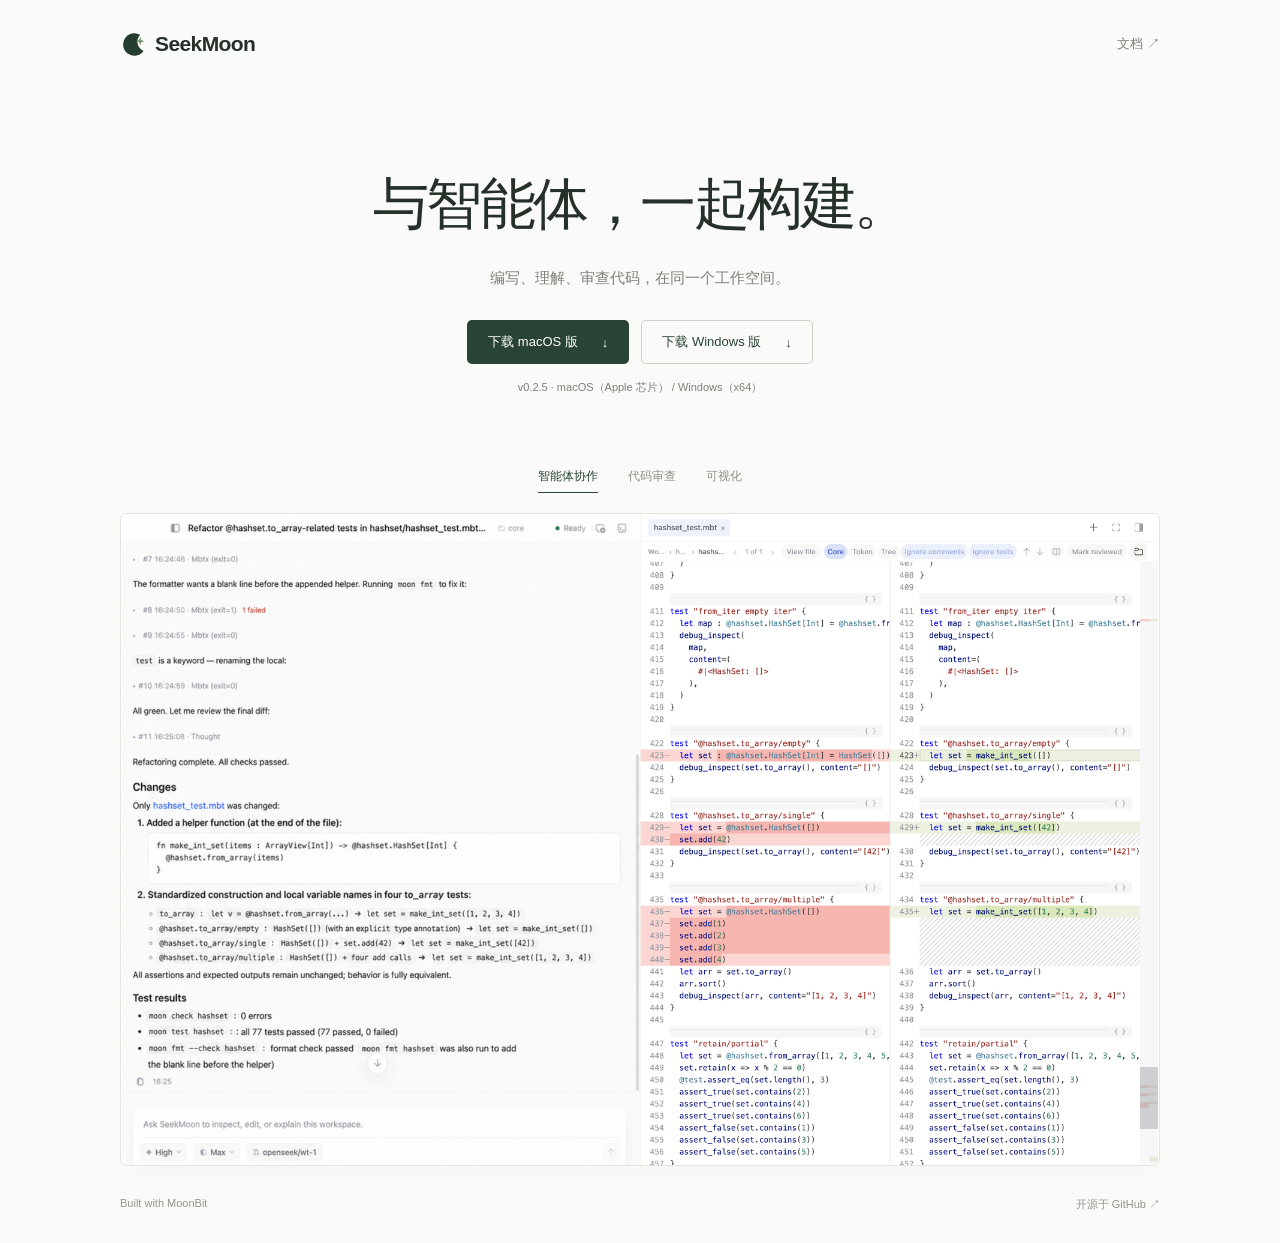
==== index.html @ b8a35faa "Launch minimal SeekMoon website with desktop downloads" ====
<!doctype html>
<html lang="zh-CN">
<head>
  <meta charset="UTF-8">
  <meta name="viewport" content="width=device-width, initial-scale=1">
  <meta name="theme-color" content="#fafbf8">
  <meta name="description" content="SeekMoon，由 MoonBit 团队打造的智能体开发环境。编写、理解、审查代码，在同一个工作空间。">
  <title>SeekMoon — 与智能体，一起构建。</title>
  <link rel="icon" href="assets/mark.svg" type="image/svg+xml">
  <link rel="stylesheet" href="style.css">
  <script src="script.js" defer></script>
</head>
<body>
  <a class="skip-link" href="#main">跳到主要内容</a>
  <header class="header wrap">
    <a class="brand" href="#" aria-label="SeekMoon 首页"><img src="assets/mark.svg" width="27" height="27" alt=""><span>SeekMoon</span></a>
    <a class="doc-link" href="https://github.com/moonbitlang/openseek#readme" target="_blank" rel="noopener noreferrer">文档 ↗</a>
  </header>
  <main id="main">
    <section class="hero wrap" aria-labelledby="hero-title">
      <h1 id="hero-title"><span>与智能体，</span><span>一起构建。</span></h1>
      <p><span>编写、理解、审查代码，</span><span>在同一个工作空间。</span></p>
      <div class="download-actions" aria-label="下载 SeekMoon">
        <a class="button" href="https://cli.moonbitlang.cn/openseek/desktop/releases/v0.2.5/SeekMoon.dmg" aria-describedby="download-note">下载 macOS 版 <span aria-hidden="true">↓</span></a>
        <a class="button button-secondary" href="https://cli.moonbitlang.cn/openseek/desktop/releases/v0.2.5/SeekMoon-windows-x64-setup.exe" aria-describedby="download-note">下载 Windows 版 <span aria-hidden="true">↓</span></a>
      </div>
      <p class="download-note" id="download-note">v0.2.5 · macOS（Apple 芯片） / Windows（x64）</p>
    </section>
    <section class="product wrap" aria-label="SeekMoon 产品预览">
      <div class="product-tabs" role="tablist" aria-label="切换产品截图">
        <button id="tab-workspace" role="tab" aria-selected="true" aria-controls="product-panel" data-view="workspace">智能体协作</button>
        <button id="tab-review" role="tab" aria-selected="false" tabindex="-1" aria-controls="product-panel" data-view="review">代码审查</button>
        <button id="tab-visualization" role="tab" aria-selected="false" tabindex="-1" aria-controls="product-panel" data-view="visualization">可视化</button>
      </div>
      <div class="product-window" id="product-panel" role="tabpanel" aria-labelledby="tab-workspace"><img id="product-image" src="assets/workspace.png" width="3456" height="2168" alt="SeekMoon 真实界面：左侧智能体任务与右侧代码变更审查" fetchpriority="high"></div>
    </section>
  </main>
  <footer class="footer wrap"><a href="https://www.moonbitlang.com/" target="_blank" rel="noopener noreferrer">Built with MoonBit</a><a href="https://github.com/moonbitlang/openseek" target="_blank" rel="noopener noreferrer">开源于 GitHub ↗</a></footer>
</body>
</html>
---- style.css ----
@charset "UTF-8";
:root{--bg:#fafbf8;--text:#253029;--muted:#7c827a;--green:#294435;--line:#e3e6df}
*{box-sizing:border-box}
html{scroll-behavior:smooth}
body{margin:0;background:var(--bg);color:var(--text);font-family:-apple-system,BlinkMacSystemFont,"Segoe UI","PingFang SC","Microsoft YaHei",sans-serif;-webkit-font-smoothing:antialiased}
a{color:inherit;text-decoration:none}
button{font:inherit}
a,button{-webkit-tap-highlight-color:transparent}
a:focus-visible,button:focus-visible{outline:2px solid var(--green);outline-offset:5px}
::selection{background:#dce7d5}
.wrap{width:min(1040px,calc(100% - 80px));margin-inline:auto}
.skip-link{position:fixed;top:12px;left:20px;background:white;padding:12px;z-index:5;clip-path:inset(50%);width:1px;height:1px;overflow:hidden;white-space:nowrap}
.skip-link:focus{clip-path:none;width:auto;height:auto;overflow:visible}
.header{height:88px;display:flex;align-items:center;justify-content:space-between}
.brand{display:flex;align-items:center;gap:8px;font-size:21px;font-weight:600;letter-spacing:-.6px}
.doc-link{font-size:13px;color:var(--muted)}
.doc-link:hover,.footer a:hover{color:var(--green)}
.hero{text-align:center;padding:77px 0 63px}
.hero h1{font-size:clamp(36px,4.4vw,58px);line-height:1.4;letter-spacing:-2.5px;font-weight:550;margin:0}
.hero p{font-size:15px;line-height:1.9;color:var(--muted);margin:20px 0 28px}
.button{display:inline-flex;align-items:center;gap:24px;padding:13px 21px;font-size:13px;border-radius:5px;background:var(--green);color:white;transition:background .18s}
.button:hover{background:#3b5844}
.download-actions{display:flex;justify-content:center;gap:12px;flex-wrap:wrap}
.button-secondary{background:transparent;color:var(--green);box-shadow:inset 0 0 0 1px #cbd3c7}
.button-secondary:hover{background:#eef1e9}
.hero .download-note{font-size:11px;color:var(--muted);margin:14px 0 0;line-height:1.8}
.product-tabs{display:flex;justify-content:center;gap:30px;margin-bottom:20px}
.product-tabs button{border:0;background:none;color:#8a9086;padding:7px 0;cursor:pointer;font-size:12px;border-bottom:1px solid transparent}
.product-tabs button[aria-selected=true]{color:var(--green);border-bottom-color:var(--green)}
.product-tabs button:hover{color:var(--green)}
.product-window{aspect-ratio:3456/2168;border-radius:7px;overflow:hidden;background:white;border:1px solid var(--line);box-shadow:0 10px 40px #26332005}
.product-window img{display:block;width:100%;height:100%;object-fit:contain}
.footer{padding-block:31px;display:flex;justify-content:space-between;font-size:11px;color:#90968c}
@media(max-width:700px){.wrap{width:calc(100% - 40px)}.header{height:76px}.hero{padding:58px 0 48px}.hero h1{font-size:43px;letter-spacing:-1.7px}.hero p{font-size:13px}}
@media(max-width:460px){.wrap{width:calc(100% - 36px)}.header{height:70px}.brand{font-size:20px}.doc-link{font-size:12px}.hero{padding:51px 0 42px}.hero h1 span,.hero p span{display:block;white-space:nowrap}.hero h1{font-size:35px;letter-spacing:-1.5px;max-width:290px;margin:auto;line-height:1.5}.hero p{font-size:13px;max-width:245px;margin:17px auto 24px;line-height:1.9}.button{font-size:12px;padding:12px 18px}.product-tabs{gap:26px;margin-bottom:15px}.product-tabs button{font-size:11px}.product-window{border-radius:4px}.footer{padding-block:26px;font-size:10px}}
@media(prefers-reduced-motion:reduce){html{scroll-behavior:auto}.button{transition:none}}
@media(max-width:460px){.download-actions{gap:9px}.download-actions .button{gap:10px;padding:12px 13px;font-size:11px}.hero .download-note{max-width:none;font-size:9px;letter-spacing:-.15px}}
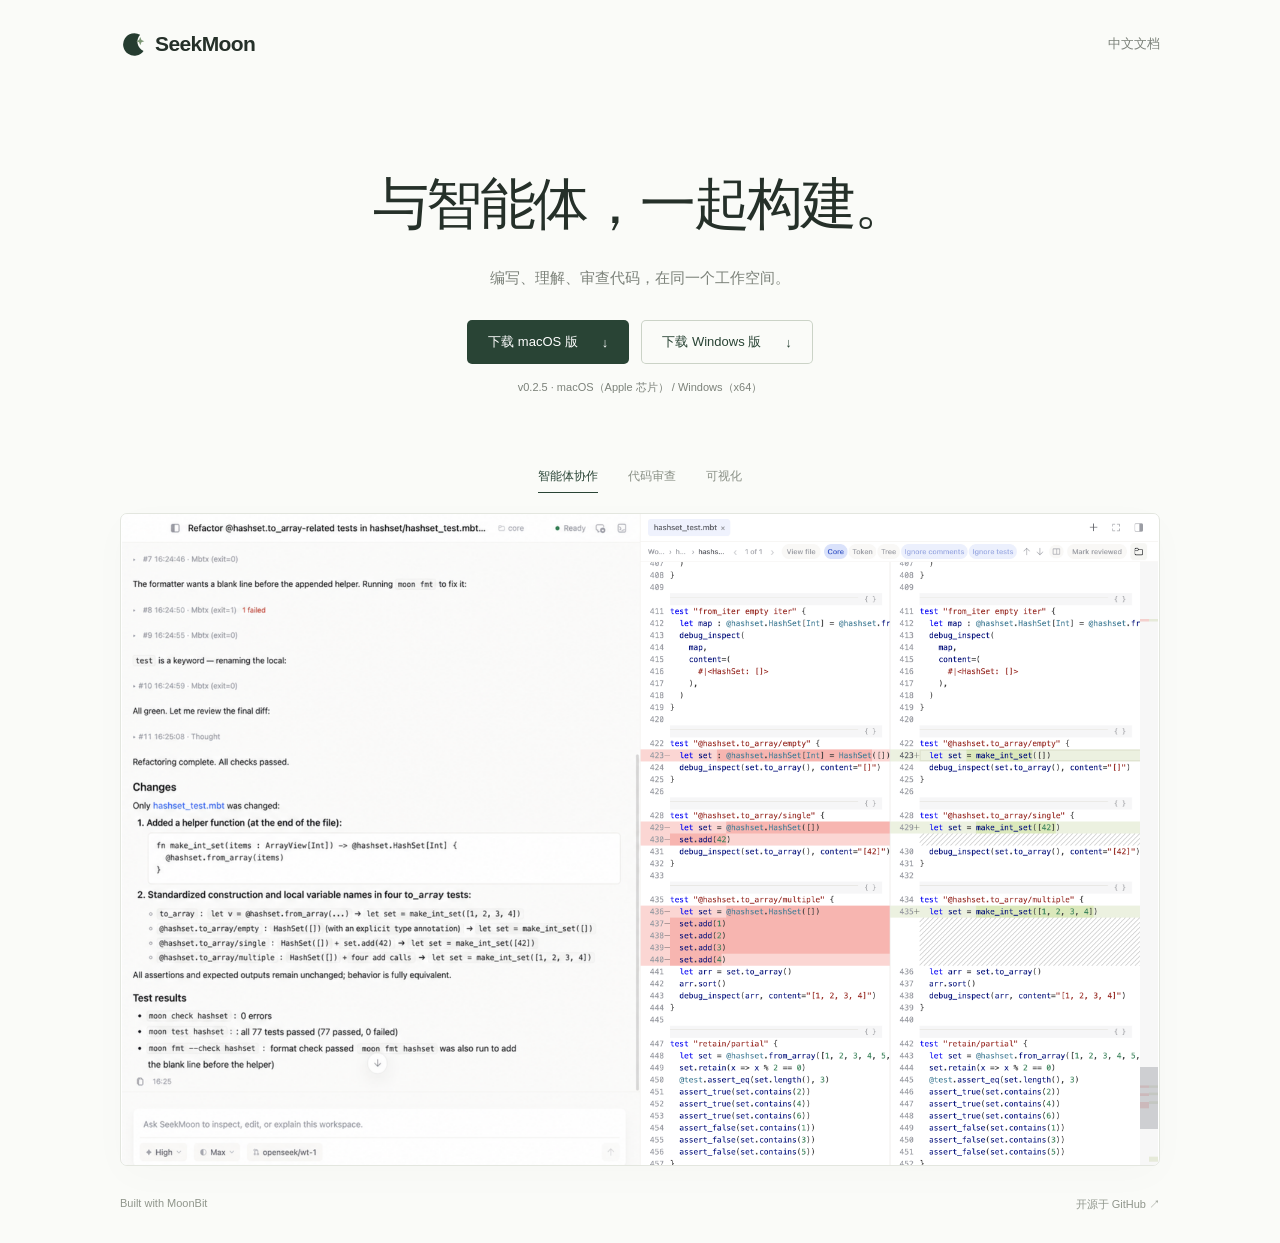
==== commit e89a71e7: "Add Chinese getting started guide and homepage documentation link" ====
--- a/index.html
+++ b/index.html
@@ -14,13 +14,13 @@
   <a class="skip-link" href="#main">跳到主要内容</a>
   <header class="header wrap">
     <a class="brand" href="#" aria-label="SeekMoon 首页"><img src="assets/mark.svg" width="27" height="27" alt=""><span>SeekMoon</span></a>
-    <a class="doc-link" href="https://github.com/moonbitlang/openseek#readme" target="_blank" rel="noopener noreferrer">文档 ↗</a>
+    <a class="doc-link" href="docs.html">中文文档</a>
   </header>
   <main id="main">
     <section class="hero wrap" aria-labelledby="hero-title">
       <h1 id="hero-title"><span>与智能体，</span><span>一起构建。</span></h1>
       <p><span>编写、理解、审查代码，</span><span>在同一个工作空间。</span></p>
-      <div class="download-actions" aria-label="下载 SeekMoon">
+      <div class="download-actions" id="download" aria-label="下载 SeekMoon">
         <a class="button" href="https://cli.moonbitlang.cn/openseek/desktop/releases/v0.2.5/SeekMoon.dmg" aria-describedby="download-note">下载 macOS 版 <span aria-hidden="true">↓</span></a>
         <a class="button button-secondary" href="https://cli.moonbitlang.cn/openseek/desktop/releases/v0.2.5/SeekMoon-windows-x64-setup.exe" aria-describedby="download-note">下载 Windows 版 <span aria-hidden="true">↓</span></a>
       </div>
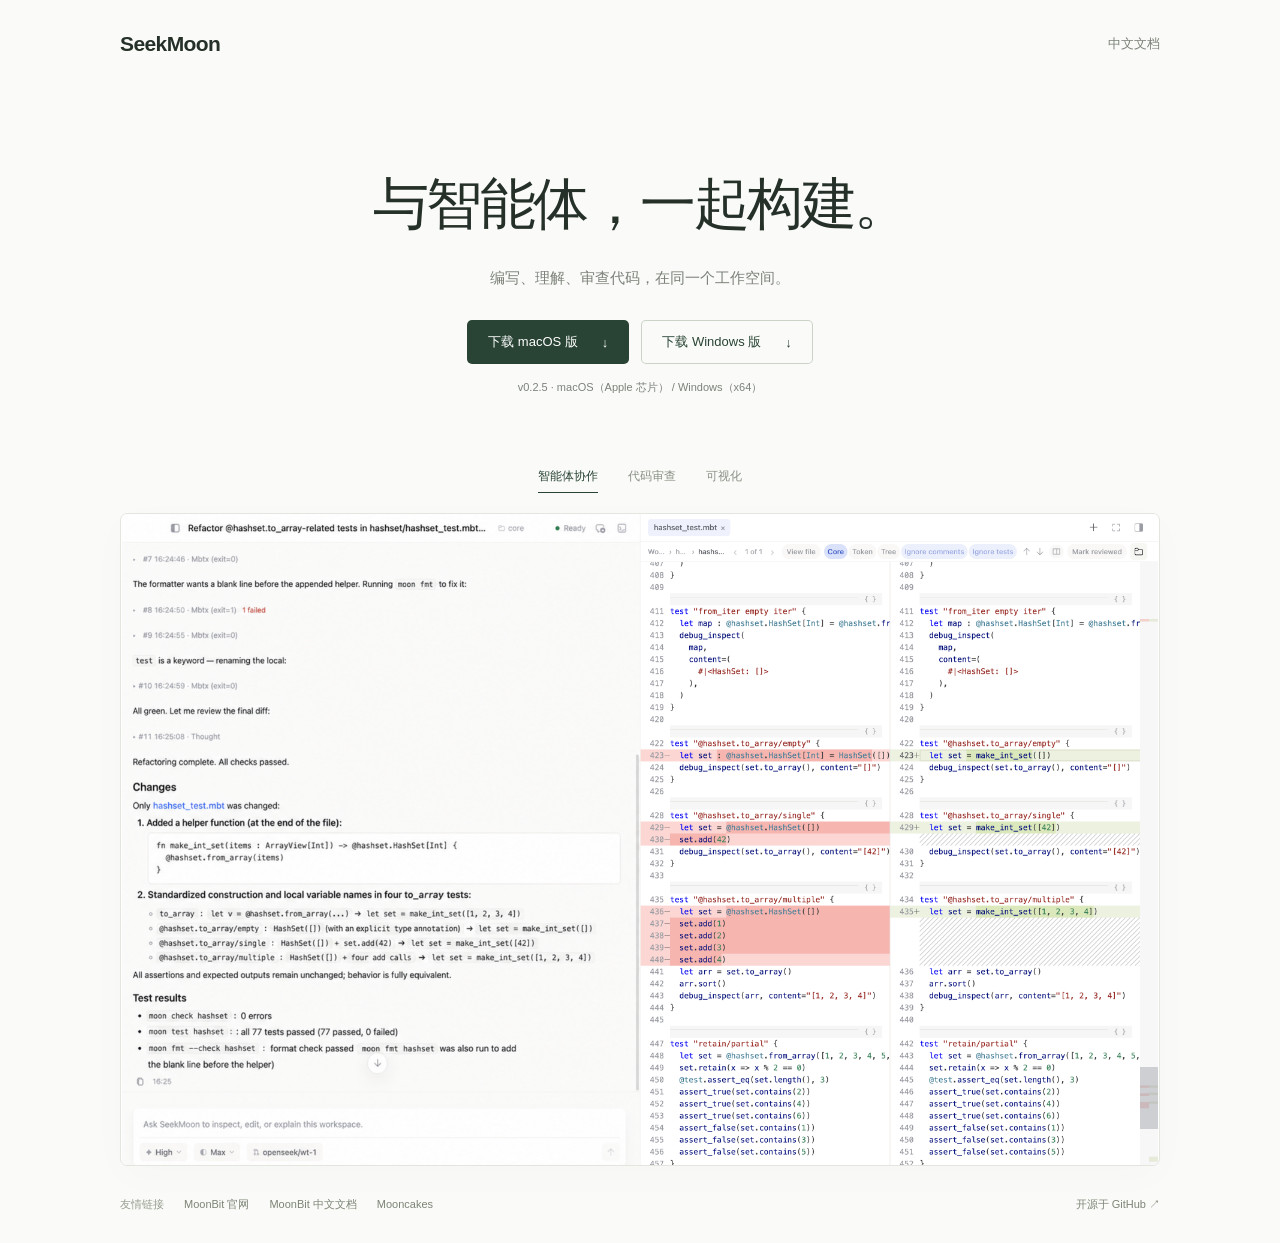
==== commit 92fe7afb: "Remove temporary logo and add MoonBit resource links" ====
--- a/index.html
+++ b/index.html
@@ -6,14 +6,14 @@
   <meta name="theme-color" content="#fafbf8">
   <meta name="description" content="SeekMoon，由 MoonBit 团队打造的智能体开发环境。编写、理解、审查代码，在同一个工作空间。">
   <title>SeekMoon — 与智能体，一起构建。</title>
-  <link rel="icon" href="assets/mark.svg" type="image/svg+xml">
+  <link rel="icon" href="data:,">
   <link rel="stylesheet" href="style.css">
   <script src="script.js" defer></script>
 </head>
 <body>
   <a class="skip-link" href="#main">跳到主要内容</a>
   <header class="header wrap">
-    <a class="brand" href="#" aria-label="SeekMoon 首页"><img src="assets/mark.svg" width="27" height="27" alt=""><span>SeekMoon</span></a>
+    <a class="brand" href="#" aria-label="SeekMoon 首页"><span>SeekMoon</span></a>
     <a class="doc-link" href="docs.html">中文文档</a>
   </header>
   <main id="main">
@@ -35,6 +35,6 @@
       <div class="product-window" id="product-panel" role="tabpanel" aria-labelledby="tab-workspace"><img id="product-image" src="assets/workspace.png" width="3456" height="2168" alt="SeekMoon 真实界面：左侧智能体任务与右侧代码变更审查" fetchpriority="high"></div>
     </section>
   </main>
-  <footer class="footer wrap"><a href="https://www.moonbitlang.com/" target="_blank" rel="noopener noreferrer">Built with MoonBit</a><a href="https://github.com/moonbitlang/openseek" target="_blank" rel="noopener noreferrer">开源于 GitHub ↗</a></footer>
+  <footer class="footer wrap"><nav class="friend-links" aria-label="友情链接"><span>友情链接</span><a href="https://www.moonbitlang.cn/" target="_blank" rel="noopener noreferrer">MoonBit 官网</a><a href="https://docs.moonbitlang.cn/" target="_blank" rel="noopener noreferrer">MoonBit 中文文档</a><a href="https://mooncakes.io/" target="_blank" rel="noopener noreferrer">Mooncakes</a></nav><a href="https://github.com/moonbitlang/openseek" target="_blank" rel="noopener noreferrer">开源于 GitHub ↗</a></footer>
 </body>
 </html>
--- a/style.css
+++ b/style.css
@@ -30,8 +30,11 @@
 .product-tabs button:hover{color:var(--green)}
 .product-window{aspect-ratio:3456/2168;border-radius:7px;overflow:hidden;background:white;border:1px solid var(--line);box-shadow:0 10px 40px #26332005}
 .product-window img{display:block;width:100%;height:100%;object-fit:contain}
-.footer{padding-block:31px;display:flex;justify-content:space-between;font-size:11px;color:#90968c}
+.footer{padding-block:31px;display:flex;justify-content:space-between;align-items:center;flex-wrap:wrap;gap:18px 28px;font-size:11px;color:#7c8476}
+.friend-links,.footer-actions{display:flex;align-items:center;flex-wrap:wrap;gap:12px 20px}
+.friend-links>span{color:#969d90}
 @media(max-width:700px){.wrap{width:calc(100% - 40px)}.header{height:76px}.hero{padding:58px 0 48px}.hero h1{font-size:43px;letter-spacing:-1.7px}.hero p{font-size:13px}}
 @media(max-width:460px){.wrap{width:calc(100% - 36px)}.header{height:70px}.brand{font-size:20px}.doc-link{font-size:12px}.hero{padding:51px 0 42px}.hero h1 span,.hero p span{display:block;white-space:nowrap}.hero h1{font-size:35px;letter-spacing:-1.5px;max-width:290px;margin:auto;line-height:1.5}.hero p{font-size:13px;max-width:245px;margin:17px auto 24px;line-height:1.9}.button{font-size:12px;padding:12px 18px}.product-tabs{gap:26px;margin-bottom:15px}.product-tabs button{font-size:11px}.product-window{border-radius:4px}.footer{padding-block:26px;font-size:10px}}
 @media(prefers-reduced-motion:reduce){html{scroll-behavior:auto}.button{transition:none}}
 @media(max-width:460px){.download-actions{gap:9px}.download-actions .button{gap:10px;padding:12px 13px;font-size:11px}.hero .download-note{max-width:none;font-size:9px;letter-spacing:-.15px}}
+@media(max-width:650px){.footer{flex-direction:column;align-items:flex-start;gap:17px}.friend-links,.footer-actions{gap:10px 14px}}
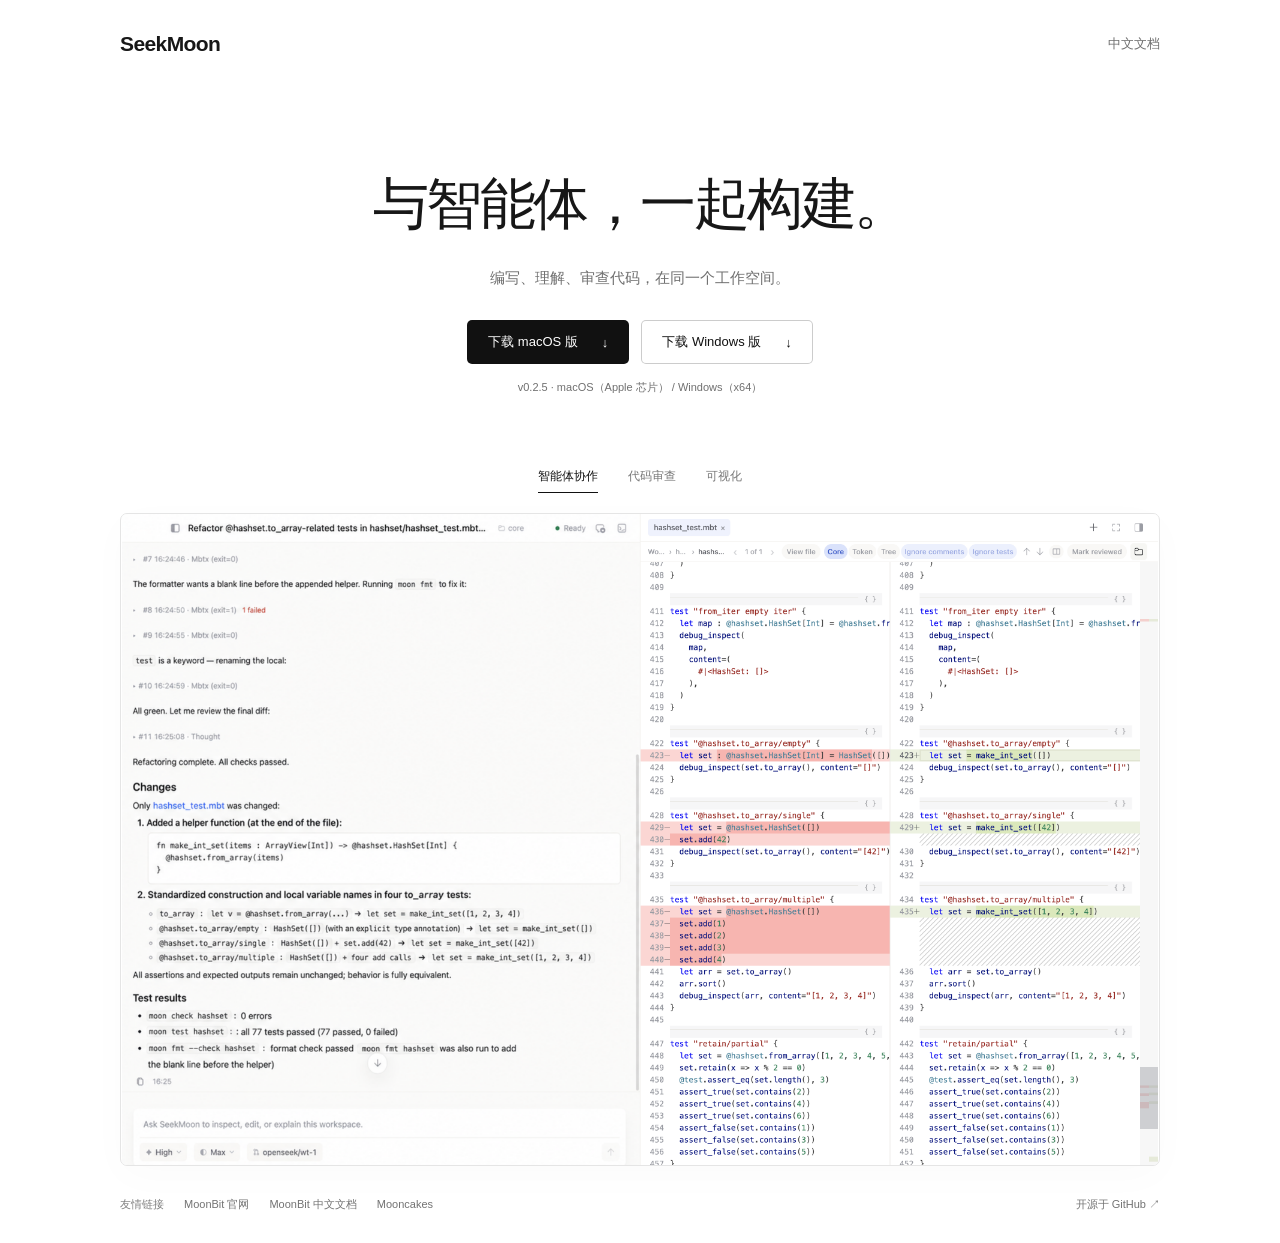
==== commit 2d9c19f2: "Use monochrome styling across website and documentation" ====
--- a/index.html
+++ b/index.html
@@ -3,7 +3,7 @@
 <head>
   <meta charset="UTF-8">
   <meta name="viewport" content="width=device-width, initial-scale=1">
-  <meta name="theme-color" content="#fafbf8">
+  <meta name="theme-color" content="#ffffff">
   <meta name="description" content="SeekMoon，由 MoonBit 团队打造的智能体开发环境。编写、理解、审查代码，在同一个工作空间。">
   <title>SeekMoon — 与智能体，一起构建。</title>
   <link rel="icon" href="data:,">
--- a/style.css
+++ b/style.css
@@ -1,38 +1,38 @@
 @charset "UTF-8";
-:root{--bg:#fafbf8;--text:#253029;--muted:#7c827a;--green:#294435;--line:#e3e6df}
+:root{--bg:#ffffff;--text:#171717;--muted:#707070;--accent:#111111;--line:#e5e5e5}
 *{box-sizing:border-box}
 html{scroll-behavior:smooth}
 body{margin:0;background:var(--bg);color:var(--text);font-family:-apple-system,BlinkMacSystemFont,"Segoe UI","PingFang SC","Microsoft YaHei",sans-serif;-webkit-font-smoothing:antialiased}
 a{color:inherit;text-decoration:none}
 button{font:inherit}
 a,button{-webkit-tap-highlight-color:transparent}
-a:focus-visible,button:focus-visible{outline:2px solid var(--green);outline-offset:5px}
-::selection{background:#dce7d5}
+a:focus-visible,button:focus-visible{outline:2px solid var(--accent);outline-offset:5px}
+::selection{background:#e5e5e5}
 .wrap{width:min(1040px,calc(100% - 80px));margin-inline:auto}
 .skip-link{position:fixed;top:12px;left:20px;background:white;padding:12px;z-index:5;clip-path:inset(50%);width:1px;height:1px;overflow:hidden;white-space:nowrap}
 .skip-link:focus{clip-path:none;width:auto;height:auto;overflow:visible}
 .header{height:88px;display:flex;align-items:center;justify-content:space-between}
 .brand{display:flex;align-items:center;gap:8px;font-size:21px;font-weight:600;letter-spacing:-.6px}
 .doc-link{font-size:13px;color:var(--muted)}
-.doc-link:hover,.footer a:hover{color:var(--green)}
+.doc-link:hover,.footer a:hover{color:var(--accent)}
 .hero{text-align:center;padding:77px 0 63px}
 .hero h1{font-size:clamp(36px,4.4vw,58px);line-height:1.4;letter-spacing:-2.5px;font-weight:550;margin:0}
 .hero p{font-size:15px;line-height:1.9;color:var(--muted);margin:20px 0 28px}
-.button{display:inline-flex;align-items:center;gap:24px;padding:13px 21px;font-size:13px;border-radius:5px;background:var(--green);color:white;transition:background .18s}
-.button:hover{background:#3b5844}
+.button{display:inline-flex;align-items:center;gap:24px;padding:13px 21px;font-size:13px;border-radius:5px;background:var(--accent);color:white;transition:background .18s}
+.button:hover{background:#333333}
 .download-actions{display:flex;justify-content:center;gap:12px;flex-wrap:wrap}
-.button-secondary{background:transparent;color:var(--green);box-shadow:inset 0 0 0 1px #cbd3c7}
-.button-secondary:hover{background:#eef1e9}
+.button-secondary{background:transparent;color:var(--accent);box-shadow:inset 0 0 0 1px #cccccc}
+.button-secondary:hover{background:#f5f5f5}
 .hero .download-note{font-size:11px;color:var(--muted);margin:14px 0 0;line-height:1.8}
 .product-tabs{display:flex;justify-content:center;gap:30px;margin-bottom:20px}
-.product-tabs button{border:0;background:none;color:#8a9086;padding:7px 0;cursor:pointer;font-size:12px;border-bottom:1px solid transparent}
-.product-tabs button[aria-selected=true]{color:var(--green);border-bottom-color:var(--green)}
-.product-tabs button:hover{color:var(--green)}
-.product-window{aspect-ratio:3456/2168;border-radius:7px;overflow:hidden;background:white;border:1px solid var(--line);box-shadow:0 10px 40px #26332005}
+.product-tabs button{border:0;background:none;color:#777777;padding:7px 0;cursor:pointer;font-size:12px;border-bottom:1px solid transparent}
+.product-tabs button[aria-selected=true]{color:var(--accent);border-bottom-color:var(--accent)}
+.product-tabs button:hover{color:var(--accent)}
+.product-window{aspect-ratio:3456/2168;border-radius:7px;overflow:hidden;background:white;border:1px solid var(--line);box-shadow:0 10px 40px #00000005}
 .product-window img{display:block;width:100%;height:100%;object-fit:contain}
-.footer{padding-block:31px;display:flex;justify-content:space-between;align-items:center;flex-wrap:wrap;gap:18px 28px;font-size:11px;color:#7c8476}
+.footer{padding-block:31px;display:flex;justify-content:space-between;align-items:center;flex-wrap:wrap;gap:18px 28px;font-size:11px;color:#737373}
 .friend-links,.footer-actions{display:flex;align-items:center;flex-wrap:wrap;gap:12px 20px}
-.friend-links>span{color:#969d90}
+.friend-links>span{color:#808080}
 @media(max-width:700px){.wrap{width:calc(100% - 40px)}.header{height:76px}.hero{padding:58px 0 48px}.hero h1{font-size:43px;letter-spacing:-1.7px}.hero p{font-size:13px}}
 @media(max-width:460px){.wrap{width:calc(100% - 36px)}.header{height:70px}.brand{font-size:20px}.doc-link{font-size:12px}.hero{padding:51px 0 42px}.hero h1 span,.hero p span{display:block;white-space:nowrap}.hero h1{font-size:35px;letter-spacing:-1.5px;max-width:290px;margin:auto;line-height:1.5}.hero p{font-size:13px;max-width:245px;margin:17px auto 24px;line-height:1.9}.button{font-size:12px;padding:12px 18px}.product-tabs{gap:26px;margin-bottom:15px}.product-tabs button{font-size:11px}.product-window{border-radius:4px}.footer{padding-block:26px;font-size:10px}}
 @media(prefers-reduced-motion:reduce){html{scroll-behavior:auto}.button{transition:none}}
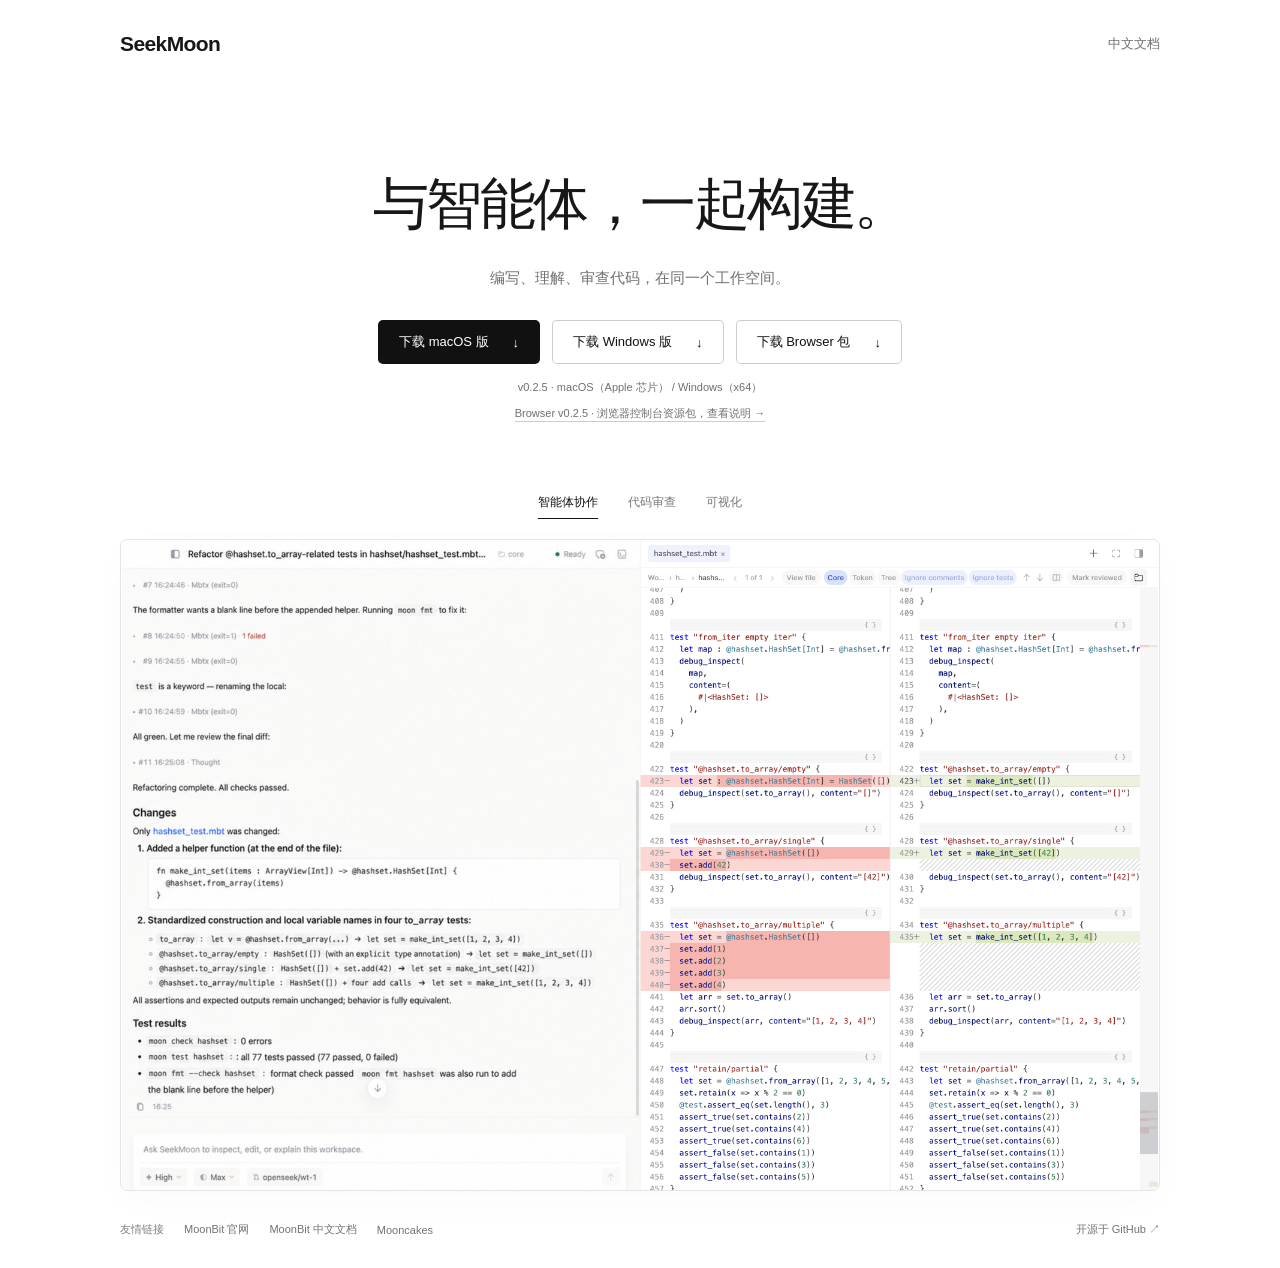
==== commit b0ceeb7a: "Add official Browser bundle download and Chinese usage explanation" ====
--- a/index.html
+++ b/index.html
@@ -23,8 +23,10 @@
       <div class="download-actions" id="download" aria-label="下载 SeekMoon">
         <a class="button" href="https://cli.moonbitlang.cn/openseek/desktop/releases/v0.2.5/SeekMoon.dmg" aria-describedby="download-note">下载 macOS 版 <span aria-hidden="true">↓</span></a>
         <a class="button button-secondary" href="https://cli.moonbitlang.cn/openseek/desktop/releases/v0.2.5/SeekMoon-windows-x64-setup.exe" aria-describedby="download-note">下载 Windows 版 <span aria-hidden="true">↓</span></a>
+        <a class="button button-secondary button-browser" href="https://cli.moonbitlang.cn/openseek/desktop/releases/v0.2.5/SeekMoon.browser.tar.gz" aria-describedby="browser-note">下载 Browser 包 <span aria-hidden="true">↓</span></a>
       </div>
       <p class="download-note" id="download-note">v0.2.5 · macOS（Apple 芯片） / Windows（x64）</p>
+      <p class="download-help" id="browser-note"><a href="docs.html#browser-package">Browser v0.2.5 · 浏览器控制台资源包，查看说明 →</a></p>
     </section>
     <section class="product wrap" aria-label="SeekMoon 产品预览">
       <div class="product-tabs" role="tablist" aria-label="切换产品截图">
--- a/style.css
+++ b/style.css
@@ -24,6 +24,9 @@
 .button-secondary{background:transparent;color:var(--accent);box-shadow:inset 0 0 0 1px #cccccc}
 .button-secondary:hover{background:#f5f5f5}
 .hero .download-note{font-size:11px;color:var(--muted);margin:14px 0 0;line-height:1.8}
+.hero .download-help{font-size:11px;color:var(--muted);margin:6px 0 0;line-height:1.8}
+.download-help a{text-decoration:underline;text-decoration-color:#cccccc;text-underline-offset:4px}
+.download-help a:hover{color:var(--text)}
 .product-tabs{display:flex;justify-content:center;gap:30px;margin-bottom:20px}
 .product-tabs button{border:0;background:none;color:#777777;padding:7px 0;cursor:pointer;font-size:12px;border-bottom:1px solid transparent}
 .product-tabs button[aria-selected=true]{color:var(--accent);border-bottom-color:var(--accent)}
@@ -38,3 +41,4 @@
 @media(prefers-reduced-motion:reduce){html{scroll-behavior:auto}.button{transition:none}}
 @media(max-width:460px){.download-actions{gap:9px}.download-actions .button{gap:10px;padding:12px 13px;font-size:11px}.hero .download-note{max-width:none;font-size:9px;letter-spacing:-.15px}}
 @media(max-width:650px){.footer{flex-direction:column;align-items:flex-start;gap:17px}.friend-links,.footer-actions{gap:10px 14px}}
+@media(max-width:460px){.download-actions{display:grid;grid-template-columns:repeat(2,minmax(0,1fr));max-width:300px;margin-inline:auto}.download-actions .button{justify-content:center;padding-inline:8px}.button-browser{grid-column:1/-1}.hero .download-help{max-width:none;font-size:10px;margin-top:7px}}
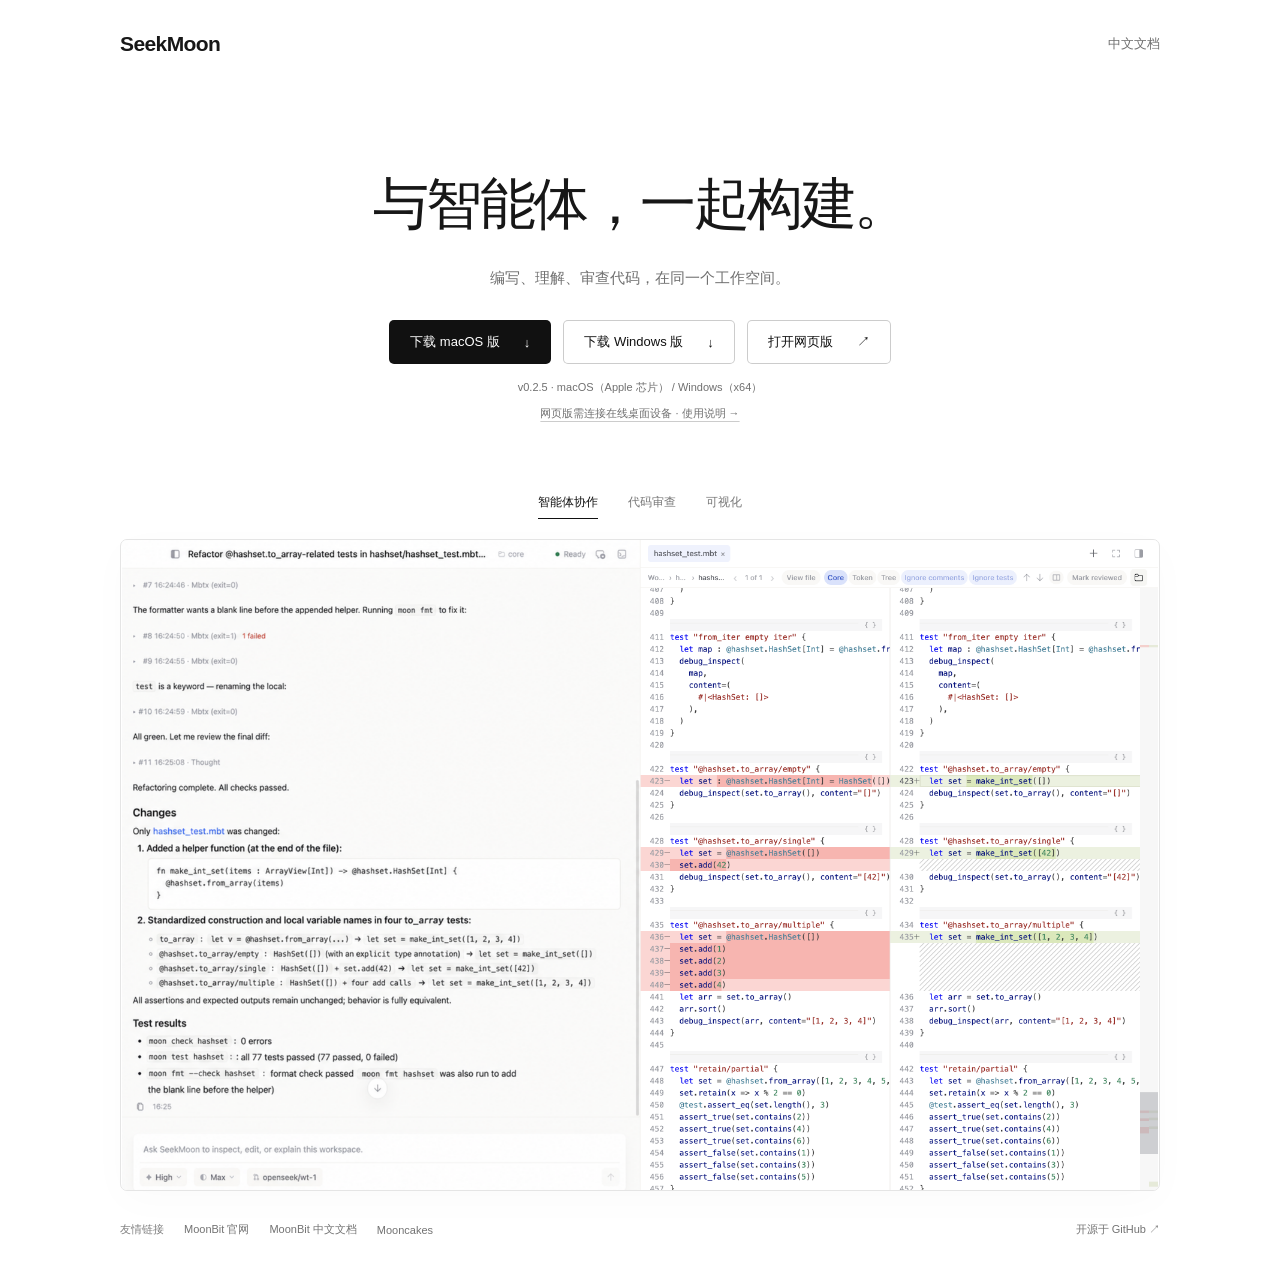
==== commit b3505fec: "Link directly to hosted web console and clarify Browser bundle purpose" ====
--- a/index.html
+++ b/index.html
@@ -23,10 +23,10 @@
       <div class="download-actions" id="download" aria-label="下载 SeekMoon">
         <a class="button" href="https://cli.moonbitlang.cn/openseek/desktop/releases/v0.2.5/SeekMoon.dmg" aria-describedby="download-note">下载 macOS 版 <span aria-hidden="true">↓</span></a>
         <a class="button button-secondary" href="https://cli.moonbitlang.cn/openseek/desktop/releases/v0.2.5/SeekMoon-windows-x64-setup.exe" aria-describedby="download-note">下载 Windows 版 <span aria-hidden="true">↓</span></a>
-        <a class="button button-secondary button-browser" href="https://cli.moonbitlang.cn/openseek/desktop/releases/v0.2.5/SeekMoon.browser.tar.gz" aria-describedby="browser-note">下载 Browser 包 <span aria-hidden="true">↓</span></a>
+        <a class="button button-secondary button-browser" href="https://openseek-api.moonbitlang.cn/" target="_blank" rel="noopener noreferrer" aria-describedby="browser-note">打开网页版 <span aria-hidden="true">↗</span></a>
       </div>
       <p class="download-note" id="download-note">v0.2.5 · macOS（Apple 芯片） / Windows（x64）</p>
-      <p class="download-help" id="browser-note"><a href="docs.html#browser-package">Browser v0.2.5 · 浏览器控制台资源包，查看说明 →</a></p>
+      <p class="download-help" id="browser-note"><a href="docs.html#browser-package">网页版需连接在线桌面设备 · 使用说明 →</a></p>
     </section>
     <section class="product wrap" aria-label="SeekMoon 产品预览">
       <div class="product-tabs" role="tablist" aria-label="切换产品截图">
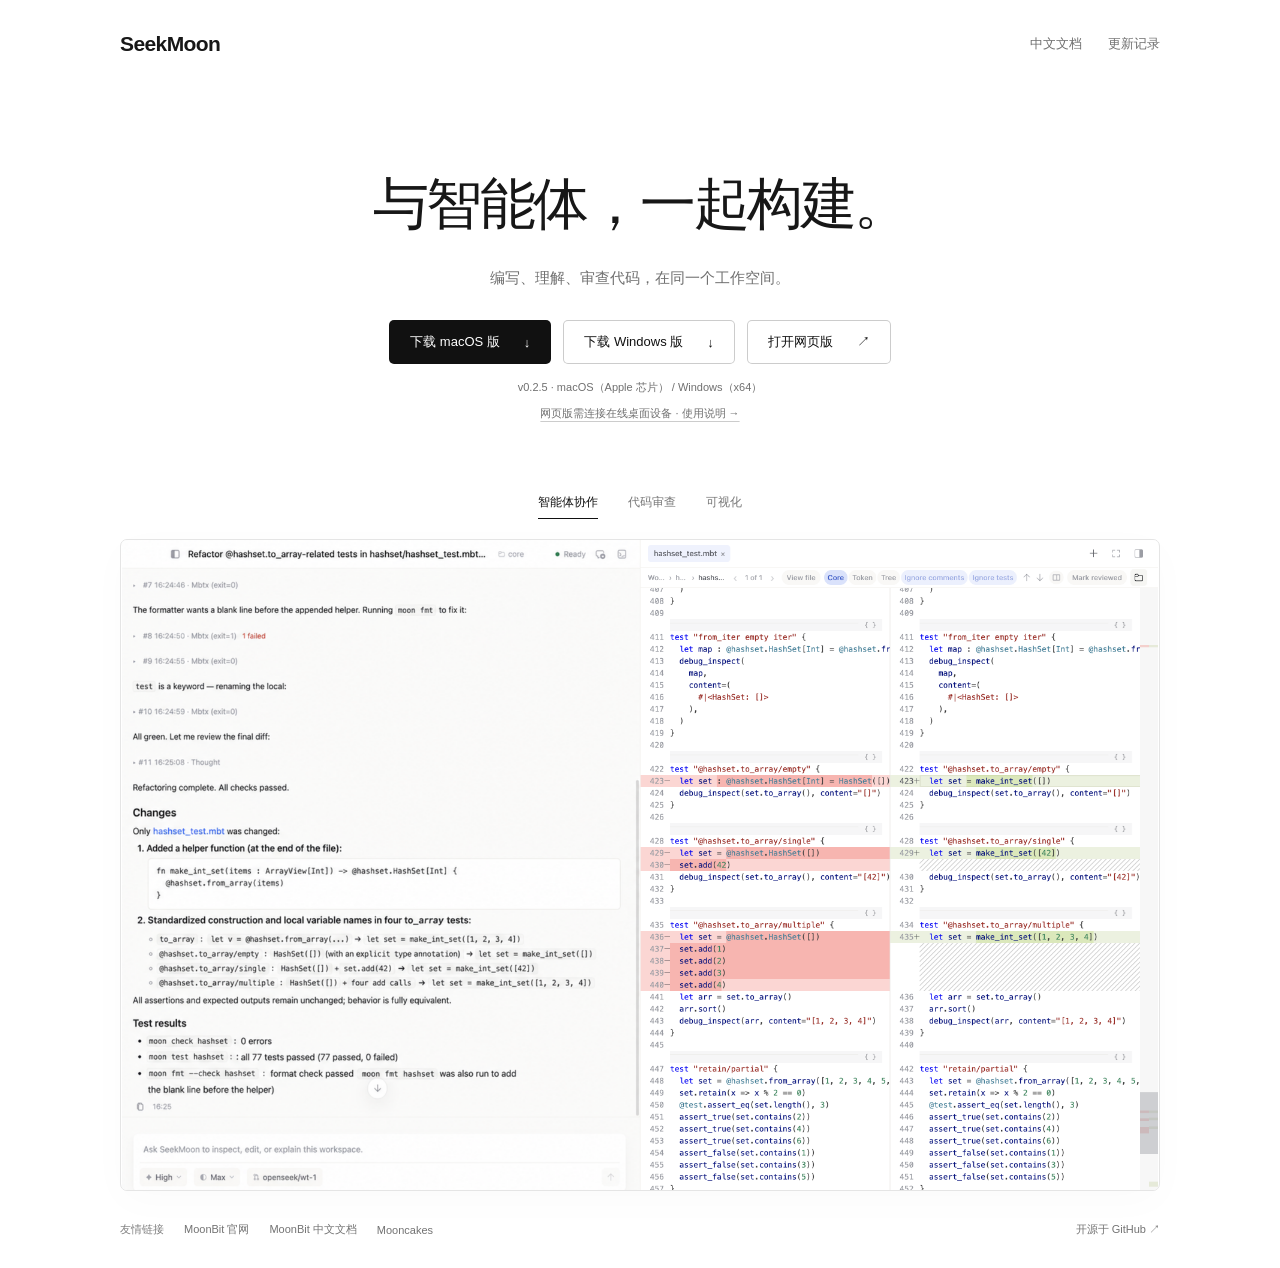
==== commit cae5e449: "Add software and website changelog next to documentation" ====
--- a/index.html
+++ b/index.html
@@ -14,7 +14,7 @@
   <a class="skip-link" href="#main">跳到主要内容</a>
   <header class="header wrap">
     <a class="brand" href="#" aria-label="SeekMoon 首页"><span>SeekMoon</span></a>
-    <a class="doc-link" href="docs.html">中文文档</a>
+    <nav class="header-nav" aria-label="主导航"><a class="doc-link" href="docs.html">中文文档</a><a class="doc-link" href="updates.html">更新记录</a></nav>
   </header>
   <main id="main">
     <section class="hero wrap" aria-labelledby="hero-title">
--- a/style.css
+++ b/style.css
@@ -14,6 +14,8 @@
 .header{height:88px;display:flex;align-items:center;justify-content:space-between}
 .brand{display:flex;align-items:center;gap:8px;font-size:21px;font-weight:600;letter-spacing:-.6px}
 .doc-link{font-size:13px;color:var(--muted)}
+.header-nav{display:flex;align-items:center;gap:26px}
+.header-nav [aria-current="page"]{color:var(--text)}
 .doc-link:hover,.footer a:hover{color:var(--accent)}
 .hero{text-align:center;padding:77px 0 63px}
 .hero h1{font-size:clamp(36px,4.4vw,58px);line-height:1.4;letter-spacing:-2.5px;font-weight:550;margin:0}
@@ -42,3 +44,4 @@
 @media(max-width:460px){.download-actions{gap:9px}.download-actions .button{gap:10px;padding:12px 13px;font-size:11px}.hero .download-note{max-width:none;font-size:9px;letter-spacing:-.15px}}
 @media(max-width:650px){.footer{flex-direction:column;align-items:flex-start;gap:17px}.friend-links,.footer-actions{gap:10px 14px}}
 @media(max-width:460px){.download-actions{display:grid;grid-template-columns:repeat(2,minmax(0,1fr));max-width:300px;margin-inline:auto}.download-actions .button{justify-content:center;padding-inline:8px}.button-browser{grid-column:1/-1}.hero .download-help{max-width:none;font-size:10px;margin-top:7px}}
+@media(max-width:460px){.header-nav{gap:16px;flex-shrink:0}}
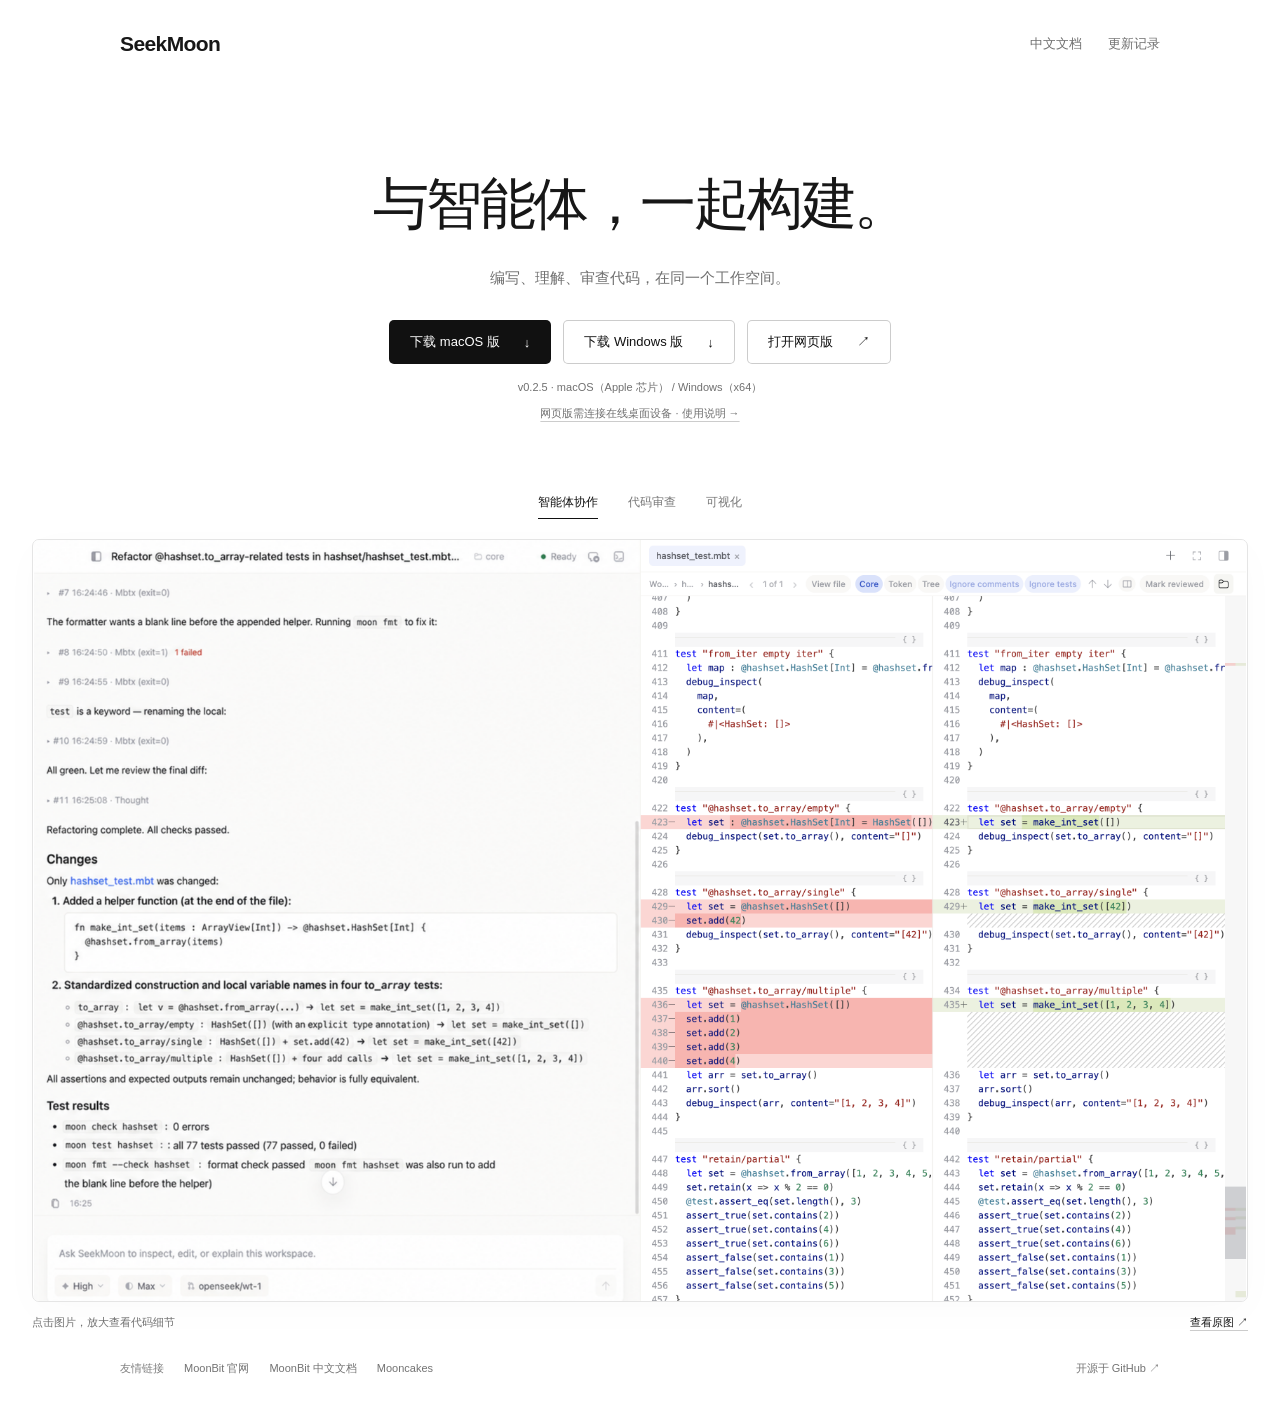
==== commit b699e62b: "Make product screenshots easier to inspect with full-resolution zoom viewer" ====
--- a/index.html
+++ b/index.html
@@ -34,9 +34,15 @@
         <button id="tab-review" role="tab" aria-selected="false" tabindex="-1" aria-controls="product-panel" data-view="review">代码审查</button>
         <button id="tab-visualization" role="tab" aria-selected="false" tabindex="-1" aria-controls="product-panel" data-view="visualization">可视化</button>
       </div>
-      <div class="product-window" id="product-panel" role="tabpanel" aria-labelledby="tab-workspace"><img id="product-image" src="assets/workspace.png" width="3456" height="2168" alt="SeekMoon 真实界面：左侧智能体任务与右侧代码变更审查" fetchpriority="high"></div>
+      <div class="product-window" id="product-panel" role="tabpanel" aria-labelledby="tab-workspace"><a class="image-open" id="image-open" href="assets/workspace.png" target="_blank" rel="noopener noreferrer" aria-label="放大查看当前产品截图"><img id="product-image" src="assets/workspace.png" width="3456" height="2168" alt="SeekMoon 真实界面：左侧智能体任务与右侧代码变更审查" fetchpriority="high"></a></div>
+      <div class="preview-tools"><span>点击图片，放大查看代码细节</span><a id="open-original" href="assets/workspace.png" target="_blank" rel="noopener noreferrer">查看原图 ↗</a></div>
     </section>
   </main>
+  <dialog id="image-viewer" aria-labelledby="viewer-title">
+    <div class="viewer-toolbar"><h2 id="viewer-title">产品截图</h2><div class="viewer-controls"><button type="button" id="zoom-out" aria-label="缩小截图">−</button><output id="zoom-level" aria-live="polite">100%</output><button type="button" id="zoom-in" aria-label="放大截图">＋</button><button type="button" id="zoom-fit">全图</button><button type="button" id="zoom-original">原尺寸</button><button type="button" id="viewer-close" aria-label="关闭截图" autofocus>关闭 ×</button></div></div>
+    <p class="viewer-hint">拖动或滚动查看细节；手机可滑动浏览。按 Esc 关闭。</p>
+    <div id="viewer-viewport" tabindex="0" aria-label="截图查看区域，可滚动浏览"><img id="viewer-image" alt=""></div>
+  </dialog>
   <footer class="footer wrap"><nav class="friend-links" aria-label="友情链接"><span>友情链接</span><a href="https://www.moonbitlang.cn/" target="_blank" rel="noopener noreferrer">MoonBit 官网</a><a href="https://docs.moonbitlang.cn/" target="_blank" rel="noopener noreferrer">MoonBit 中文文档</a><a href="https://mooncakes.io/" target="_blank" rel="noopener noreferrer">Mooncakes</a></nav><a href="https://github.com/moonbitlang/openseek" target="_blank" rel="noopener noreferrer">开源于 GitHub ↗</a></footer>
 </body>
 </html>
--- a/style.css
+++ b/style.css
@@ -35,6 +35,26 @@
 .product-tabs button:hover{color:var(--accent)}
 .product-window{aspect-ratio:3456/2168;border-radius:7px;overflow:hidden;background:white;border:1px solid var(--line);box-shadow:0 10px 40px #00000005}
 .product-window img{display:block;width:100%;height:100%;object-fit:contain}
+.product.wrap{width:min(1360px,calc(100% - 64px))}
+.image-open{display:block;width:100%;height:100%;cursor:zoom-in}
+.image-open:focus-visible{outline-offset:-4px}
+.preview-tools{display:flex;justify-content:space-between;gap:16px;padding-top:13px;color:var(--muted);font-size:11px}
+.preview-tools a{color:var(--text);text-decoration:underline;text-underline-offset:4px;text-decoration-color:#cccccc}
+body.viewer-open{overflow:hidden}
+#image-viewer{width:calc(100vw - 32px);height:calc(100dvh - 32px);max-width:none;max-height:none;padding:0;border:1px solid #dddddd;border-radius:8px;background:#ffffff;color:var(--text);overflow:hidden}
+#image-viewer[open]{display:flex;flex-direction:column}
+#image-viewer::backdrop{background:#000000b3}
+.viewer-toolbar{display:flex;align-items:center;justify-content:space-between;gap:14px;padding:12px 18px;border-bottom:1px solid var(--line)}
+.viewer-toolbar h2{font-size:14px;font-weight:550;margin:0;white-space:nowrap}
+.viewer-controls{display:flex;align-items:center;gap:8px;flex-wrap:wrap}
+.viewer-controls button{background:#ffffff;border:1px solid #dddddd;border-radius:4px;padding:9px 12px;color:#222222;cursor:pointer;min-height:40px;font-size:12px}
+.viewer-controls button:hover{background:#f2f2f2}
+.viewer-controls button:disabled{opacity:.4;cursor:default}
+#zoom-level{font-size:12px;font-variant-numeric:tabular-nums;width:43px;text-align:center}
+.viewer-hint{font-size:11px;color:var(--muted);margin:0;padding:10px 18px}
+#viewer-viewport{flex:1;min-height:0;overflow:auto;overscroll-behavior:contain;background:#f5f5f5;cursor:grab}
+#viewer-viewport.dragging{cursor:grabbing}
+#viewer-image{display:block;max-width:none;max-height:none;height:auto;user-select:none;-webkit-user-drag:none;margin-inline:auto}
 .footer{padding-block:31px;display:flex;justify-content:space-between;align-items:center;flex-wrap:wrap;gap:18px 28px;font-size:11px;color:#737373}
 .friend-links,.footer-actions{display:flex;align-items:center;flex-wrap:wrap;gap:12px 20px}
 .friend-links>span{color:#808080}
@@ -45,3 +65,4 @@
 @media(max-width:650px){.footer{flex-direction:column;align-items:flex-start;gap:17px}.friend-links,.footer-actions{gap:10px 14px}}
 @media(max-width:460px){.download-actions{display:grid;grid-template-columns:repeat(2,minmax(0,1fr));max-width:300px;margin-inline:auto}.download-actions .button{justify-content:center;padding-inline:8px}.button-browser{grid-column:1/-1}.hero .download-help{max-width:none;font-size:10px;margin-top:7px}}
 @media(max-width:460px){.header-nav{gap:16px;flex-shrink:0}}
+@media(max-width:650px){.product.wrap{width:calc(100% - 24px)}.preview-tools{font-size:10px;padding-inline:3px}#image-viewer{width:100vw;height:100dvh;border:0;border-radius:0}.viewer-toolbar{align-items:flex-start;flex-direction:column;padding:12px}.viewer-controls{gap:6px;width:100%}.viewer-controls button{padding:8px 10px;min-height:42px}#viewer-close{margin-left:auto}.viewer-hint{padding:9px 12px;font-size:10px}}
